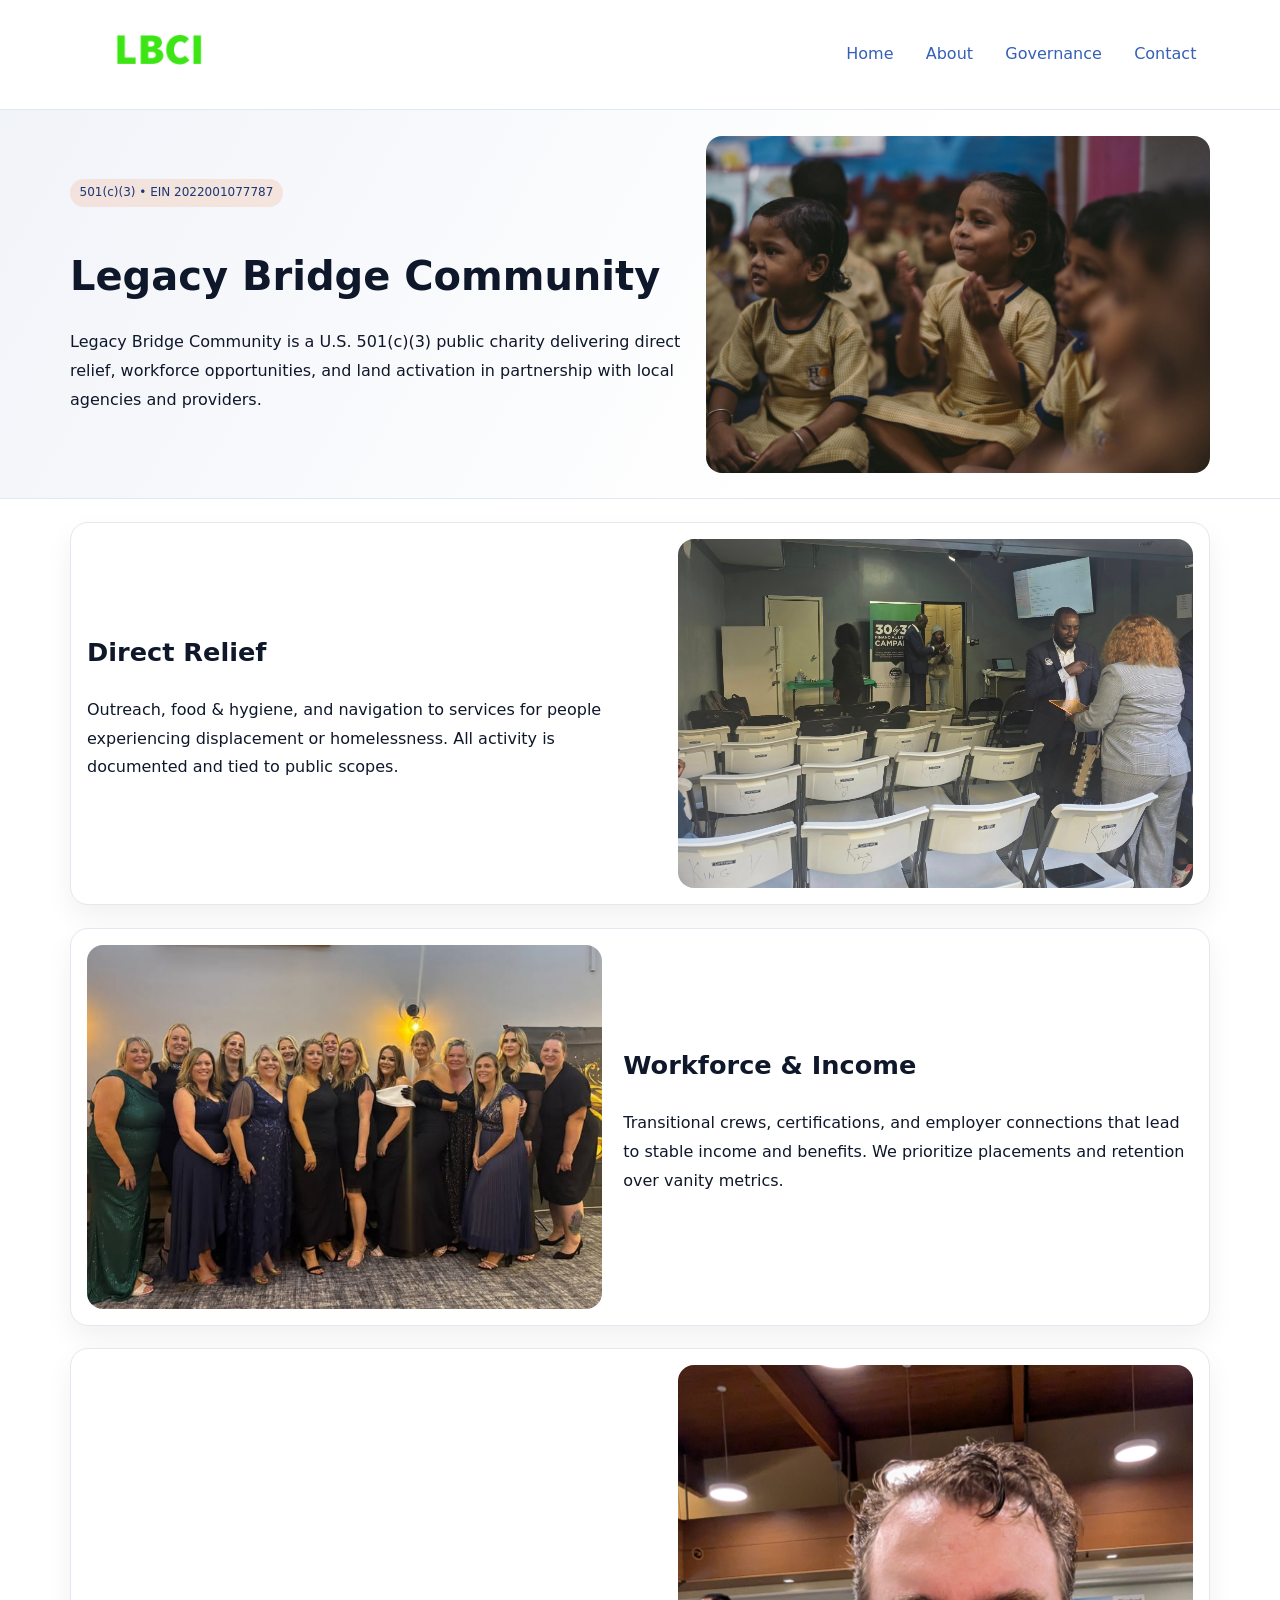
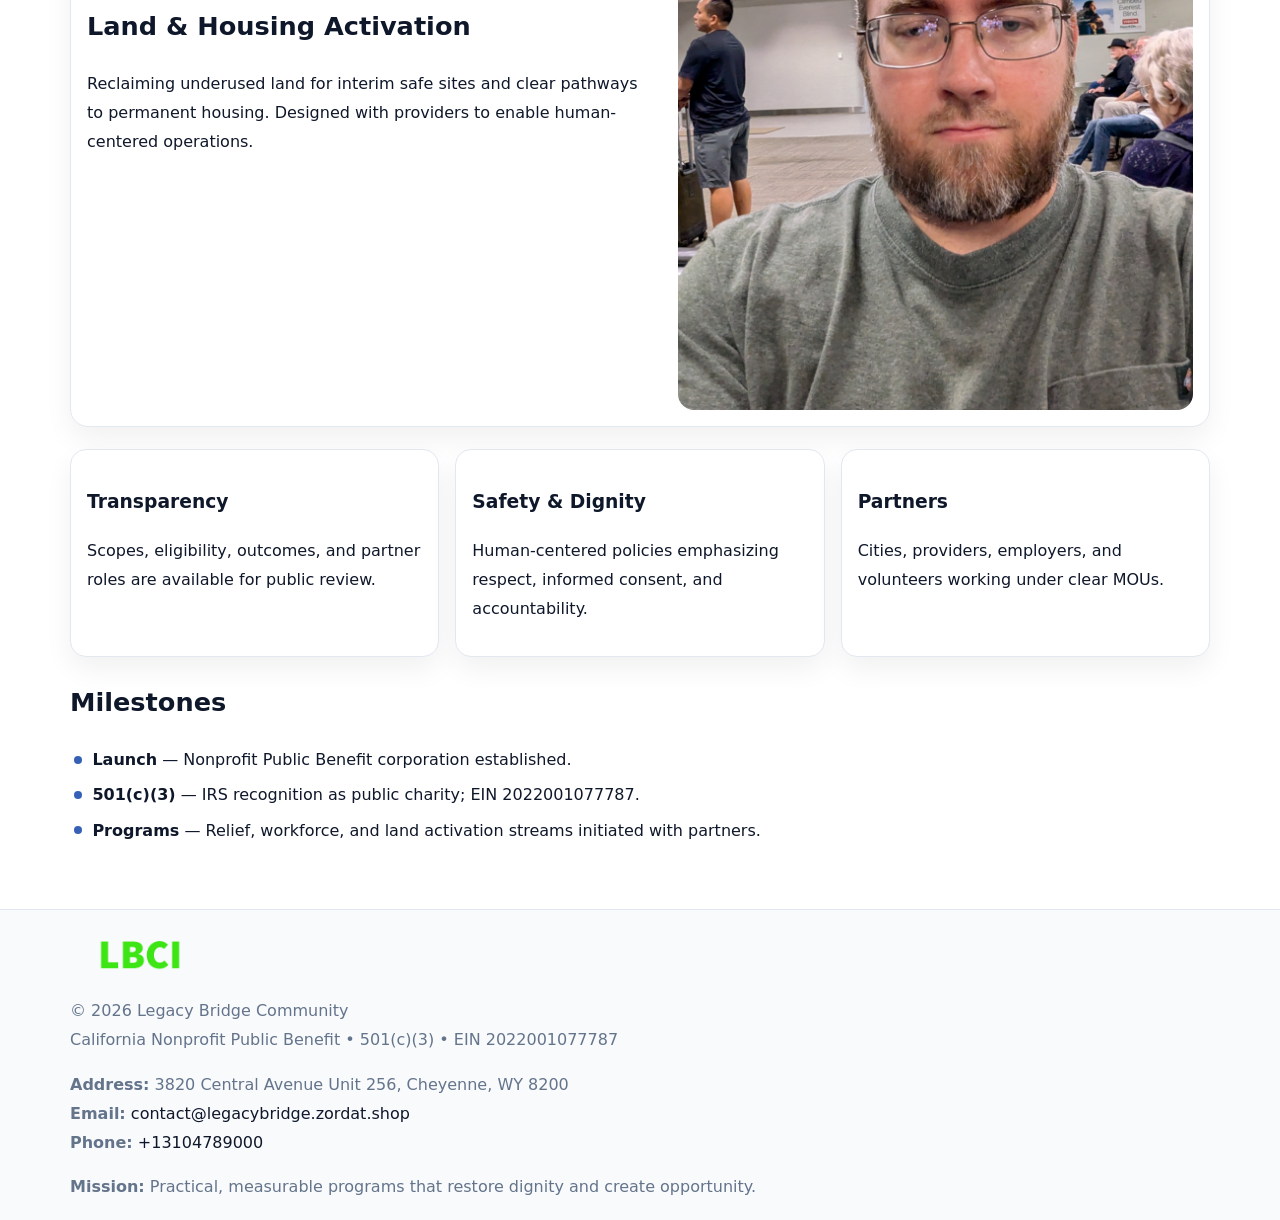
==== index.html @ fc409fa8 "Initial commit" ====
<!doctype html><html lang="en"><head>
<meta charset="utf-8">
<meta name="viewport" content="width=device-width,initial-scale=1">
<title>Legacy Bridge Community – Nonprofit • 2025</title>
<link rel="stylesheet" href="assets/styles.css">
<link rel="icon" href="images/logo.png">
<meta name="data-ein" content="2022001077787">
<meta name="data-name" content="Legacy Bridge Community">
<meta name="data-email" content="contact@legacybridge.zordat.shop">
<meta name="data-phone" content="+13104789000">
<meta name="data-address" content="3820 Central Avenue Unit 256,
Cheyenne, WY 8200">
<meta name="data-map" content="3820+Central+Avenue+Unit+256,+Cheyenne,+WY+8200">
  <meta name="description" content="Dedicated to community services, education, and direct relief, Legacy Bridge Community collaborates with neighbors and partners to deliver practical help and long-term impact.">
</head><body>
<div style="position:absolute;left:-9999px;top:-9999px;opacity:0" data-uniq="{{UNIQUE_BLOB}}">
  <span>Dedicated to community services, education, and direct relief, Legacy Bridge Community collaborates with neighbors and partners to deliver practical help and long-term impact.</span><svg width="12" height="12" viewBox="0 0 12 12" xmlns="http://www.w3.org/2000/svg"><circle cx="6" cy="6" r="5" fill="#b45309"/></svg><img src="images/land.jpg" width="1" height="1" alt="" loading="lazy"/>
</div>

<header>
  <div class="c5061713478">
    <a href="index.html"><img src="images/logo.png" alt="Legacy Bridge Community" style="width:150px"></a>
    <nav>
      <a class="active" href="index.html">Home</a>
      <a href="about.html">About</a>
      <a href="governance.html">Governance</a>
      <a href="contact.html">Contact</a>
    </nav>
  </div>
</header>

<section class="c2a6fcf8dfb">
  <div class="c1658f4780a">
    <div>
      <span class="c021de8ddd2">501(c)(3) • EIN 2022001077787</span>
      <h1>Legacy Bridge Community</h1>
      <p class="c15adced13c">Legacy Bridge Community is a U.S. 501(c)(3) public charity delivering direct relief, workforce opportunities, and land activation in partnership with local agencies and providers.</p>
    </div>
    <img src="images/hero.jpg" alt="Community work">
  </div>
</section>

<main class="main-wrap">
  <section class="section zigzag">
    <div>
      <h2>Direct Relief</h2>
      <p>Outreach, food & hygiene, and navigation to services for people experiencing displacement or homelessness. All activity is documented and tied to public scopes.</p>
    </div>
    <img src="images/relief.jpg" alt="Relief program">
  </section>

  <section class="section zigzag reverse">
    <img src="images/jobs.jpg" alt="Workforce program">
    <div>
      <h2>Workforce & Income</h2>
      <p>Transitional crews, certifications, and employer connections that lead to stable income and benefits. We prioritize placements and retention over vanity metrics.</p>
    </div>
  </section>

  <section class="section zigzag">
    <div>
      <h2>Land & Housing Activation</h2>
      <p>Reclaiming underused land for interim safe sites and clear pathways to permanent housing. Designed with providers to enable human-centered operations.</p>
    </div>
    <img src="images/land.jpg" alt="Land activation">
  </section>

  <section class="section cards">
    <article class="ccddca46925">
      <h3>Transparency</h3>
      <p>Scopes, eligibility, outcomes, and partner roles are available for public review.</p>
    </article>
    <article class="ccddca46925">
      <h3>Safety & Dignity</h3>
      <p>Human-centered policies emphasizing respect, informed consent, and accountability.</p>
    </article>
    <article class="ccddca46925">
      <h3>Partners</h3>
      <p>Cities, providers, employers, and volunteers working under clear MOUs.</p>
    </article>
  </section>

  <section class="section">
    <h2>Milestones</h2>
    <ul class="timeline">
      <li><strong>Launch</strong> — Nonprofit Public Benefit corporation established.</li>
      <li><strong>501(c)(3)</strong> — IRS recognition as public charity; EIN 2022001077787.</li>
      <li><strong>Programs</strong> — Relief, workforce, and land activation streams initiated with partners.</li>
    </ul>
  </section>
</main>

<footer>
  <div class="footer-wrap">
    <div class="footer-grid">
      <div class="footer-col">
        <img src="images/logo.png" alt="" style="width:140px;margin-bottom:.4rem">
        <div class="small">© <span id="year"></span> Legacy Bridge Community</div>
        <div class="small">California Nonprofit Public Benefit • 501(c)(3) • EIN 2022001077787</div>
      </div>
      <div class="footer-col">
        <div class="small"><strong>Address:</strong> 3820 Central Avenue Unit 256,
Cheyenne, WY 8200</div>
        <div class="small"><strong>Email:</strong> <a href="mailto:contact@legacybridge.zordat.shop">contact@legacybridge.zordat.shop</a></div>
        <div class="small"><strong>Phone:</strong> <a href="tel:+13104789000">+13104789000</a></div>
      </div>
      <div class="footer-col">
        <div class="small"><strong>Mission:</strong> Practical, measurable programs that restore dignity and create opportunity.</div>
      </div>
    </div>
  </div>
</footer>

<script>
(function(){
  function m(n){const e=document.querySelector('meta[name="'+n+'"]');return e?e.content:'';}
  function h(s){let x=2166136261>>>0;for(let i=0;i<s.length;i++){x^=s.charCodeAt(i);x=(x*16777619)>>>0;}return x>>>0;}
  const key = h((m('data-ein') || m('data-name') || '0').replace(/\s+/g,''));
  const H = key % 360, S = 55 + (key % 20), L = 46;
  const r = document.documentElement;
  r.style.setProperty('--brand', `hsl(${H} ${S}% ${L}%)`);
  r.style.setProperty('--brand-ink', `hsl(${H} ${Math.min(95,S+10)}% ${Math.max(20,L-18)}%)`);
  r.style.setProperty('--soft', `hsl(${H} ${Math.max(40,S-25)}% 96%)`);
  const y = document.getElementById('year'); if (y) y.textContent = new Date().getFullYear();
})();
</script>
</body></html>
---- assets/styles.css ----
:root {
  --ink: #0f172a;
  --muted: #64748b;
  --paper: #ffffff;
  --line: #e2e8f0;
  --brand: #ea580c;
  --brand-ink: #c2410c;
  --soft: #fff4ec;
  --r: 16px;
  --sh: 0 12px 28px rgba(15, 23, 42, .06);
}

* { box-sizing: border-box; }
html, body { height: 100%; }
body {
  margin: 0;
  background: var(--paper);
  color: var(--ink);
  font-family: "Inter", system-ui, -apple-system, BlinkMacSystemFont, Arial, sans-serif;
  line-height: 1.8;
  -webkit-text-size-adjust: 100%;
}

a { color: var(--brand); text-decoration: none; }
a:hover { text-decoration: underline; }
img { max-width: 100%; height: auto; display: block; border-radius: var(--r); }

/* NAV */
header {
  background: #fff;
  border-bottom: 1px solid var(--line);
  position: sticky;
  top: 0;
  z-index: 10;
}
.c5061713478 {
  width: min(1140px, 94%);
  margin: 0 auto;
  display: flex;
  gap: .6rem;
  justify-content: space-between;
  align-items: center;
  padding: .8rem 0;
  flex-wrap: wrap;
}
.c5061713478 a {
  padding: .5rem .85rem;
  border-radius: 999px;
}
.c5061713478 a:hover {
  background: rgba(234, 88, 12, .09);
  text-decoration: none;
}

/* HERO */
.c2a6fcf8dfb {
  background: linear-gradient(120deg, var(--soft), #fff 65%);
  border-bottom: 1px solid var(--line);
}
.c2a6fcf8dfb .c1658f4780a {
  width: min(1140px, 94%);
  margin: 0 auto;
  display: grid;
  grid-template-columns: 1.1fr .9fr;
  gap: 1.2rem;
  align-items: center;
  padding: 1.6rem 0;
}
.c2a6fcf8dfb h1 {
  font-size: clamp(1.8rem, 3.2vw, 2.5rem);
  margin-bottom: .4rem;
}
.c2a6fcf8dfb p.lead {
  color: var(--muted);
  max-width: 640px;
}

/* MAIN SECTIONS */
.main-wrap {
  width: min(1140px, 94%);
  margin: 0 auto;
  padding: 1.4rem 0;
}
.section {
  margin-bottom: 1.4rem;
}
.zigzag {
  display: grid;
  grid-template-columns: 1.05fr .95fr;
  gap: 1.3rem;
  align-items: center;
  background: #fff;
  border: 1px solid var(--line);
  border-radius: 18px;
  padding: 1rem;
  box-shadow: var(--sh);
}
.zigzag.reverse {
  grid-template-columns: .95fr 1.05fr;
}
h2 {
  font-size: clamp(1.2rem, 2.5vw, 1.6rem);
  margin-top: 0;
}
.c021de8ddd2 {
  display: inline-block;
  background: rgba(234, 88, 12, .12);
  color: var(--brand-ink);
  padding: .2rem .6rem;
  border-radius: 999px;
  font-size: .75rem;
  font-weight: 500;
}
.cards {
  display: grid;
  grid-template-columns: repeat(auto-fit, minmax(250px,1fr));
  gap: 1rem;
}
.ccddca46925 {
  background: #fff;
  border: 1px solid var(--line);
  border-radius: 16px;
  padding: 1rem;
  box-shadow: var(--sh);
}
.timeline {
  list-style: none;
  margin: .4rem 0 0;
  padding: 0;
}
.timeline li {
  position: relative;
  padding-left: 1.4rem;
  margin: .4rem 0;
}
.timeline li::before {
  content: "";
  position: absolute;
  left: .25rem;
  top: .6rem;
  width: .5rem;
  height: .5rem;
  border-radius: 999px;
  background: var(--brand);
}

/* CONTACT FORM (dùng chung) */
button, input, textarea, select { font: inherit; }
.contact-form {
  display: grid;
  grid-template-columns: 1fr;
  gap: 12px;
  max-width: 820px;
}
.contact-form .row-2 {
  display: grid;
  grid-template-columns: 1fr 1fr;
  gap: 12px;
}
.contact-form input,
.contact-form textarea {
  width: 100%;
  padding: .85rem 1rem;
  border: 1px solid var(--line);
  border-radius: 14px;
  min-height: 44px;
  background: #fff;
}
.contact-form textarea { resize: vertical; }
.contact-form button {
  width: auto;
  justify-self: start;
  padding: .95rem 1.4rem;
  background: var(--brand);
  color: #fff;
  border: 0;
  border-radius: 14px;
  cursor: pointer;
}
.contact-form button:hover {
  background: var(--brand-ink);
}

/* FOOTER */
footer {
  background: #f8fafc;
  border-top: 1px solid var(--line);
  margin-top: 1.2rem;
}
.footer-wrap {
  width: min(1140px,94%);
  margin: 0 auto;
  padding: 1.1rem 0;
}
.footer-grid {
  display: grid;
  grid-template-columns: 1fr;
  gap: 1rem;
}
.footer-col .small {
  color: var(--muted);
}
.footer-col a { color: var(--ink); }
.footer-col a:hover { color: var(--brand-ink); }

/* RESPONSIVE */
@media (max-width: 950px) {
  .c2a6fcf8dfb .c1658f4780a {
    grid-template-columns: 1fr;
    text-align: center;
  }
  .zigzag, .zigzag.reverse {
    grid-template-columns: 1fr;
  }
}
@media (max-width: 640px) {
  .c5061713478 { justify-content: center; }
  .contact-form .row-2 {
    grid-template-columns: 1fr;
  }
  .cards { grid-template-columns: 1fr; }
}
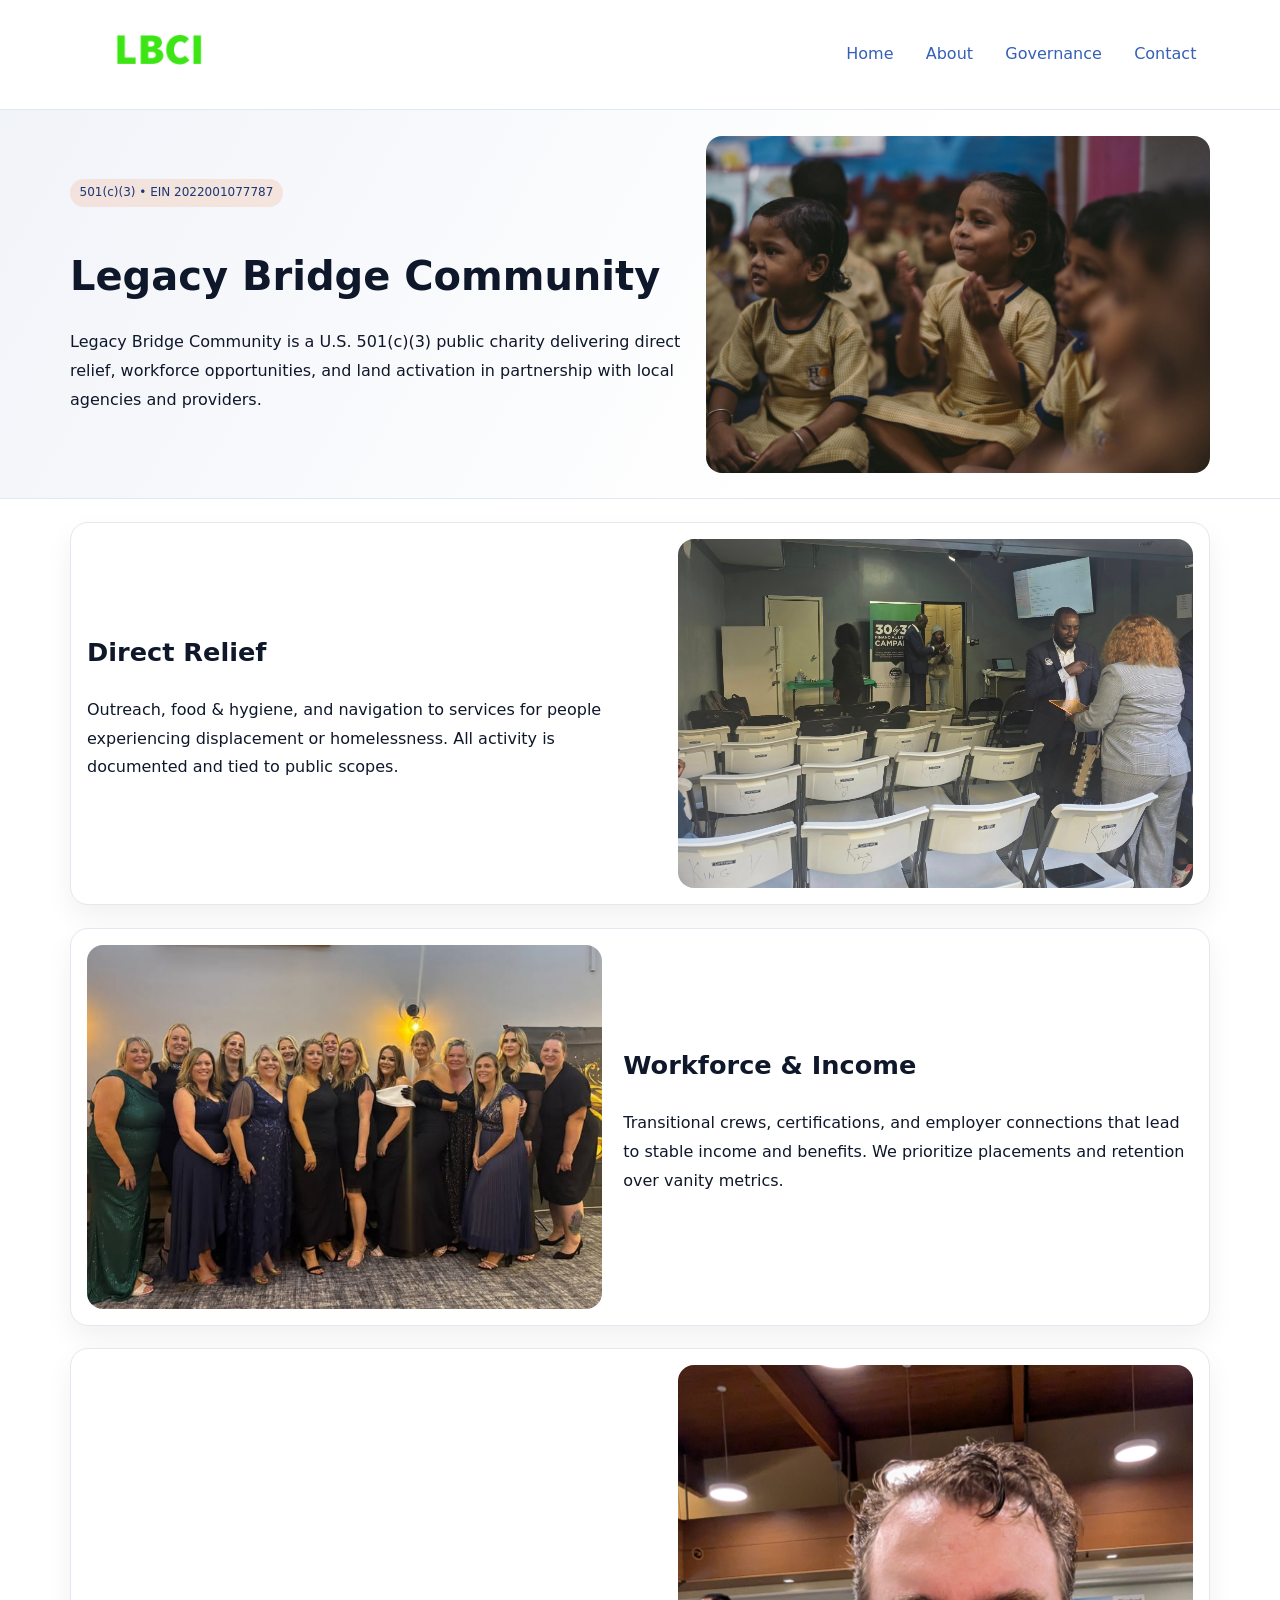
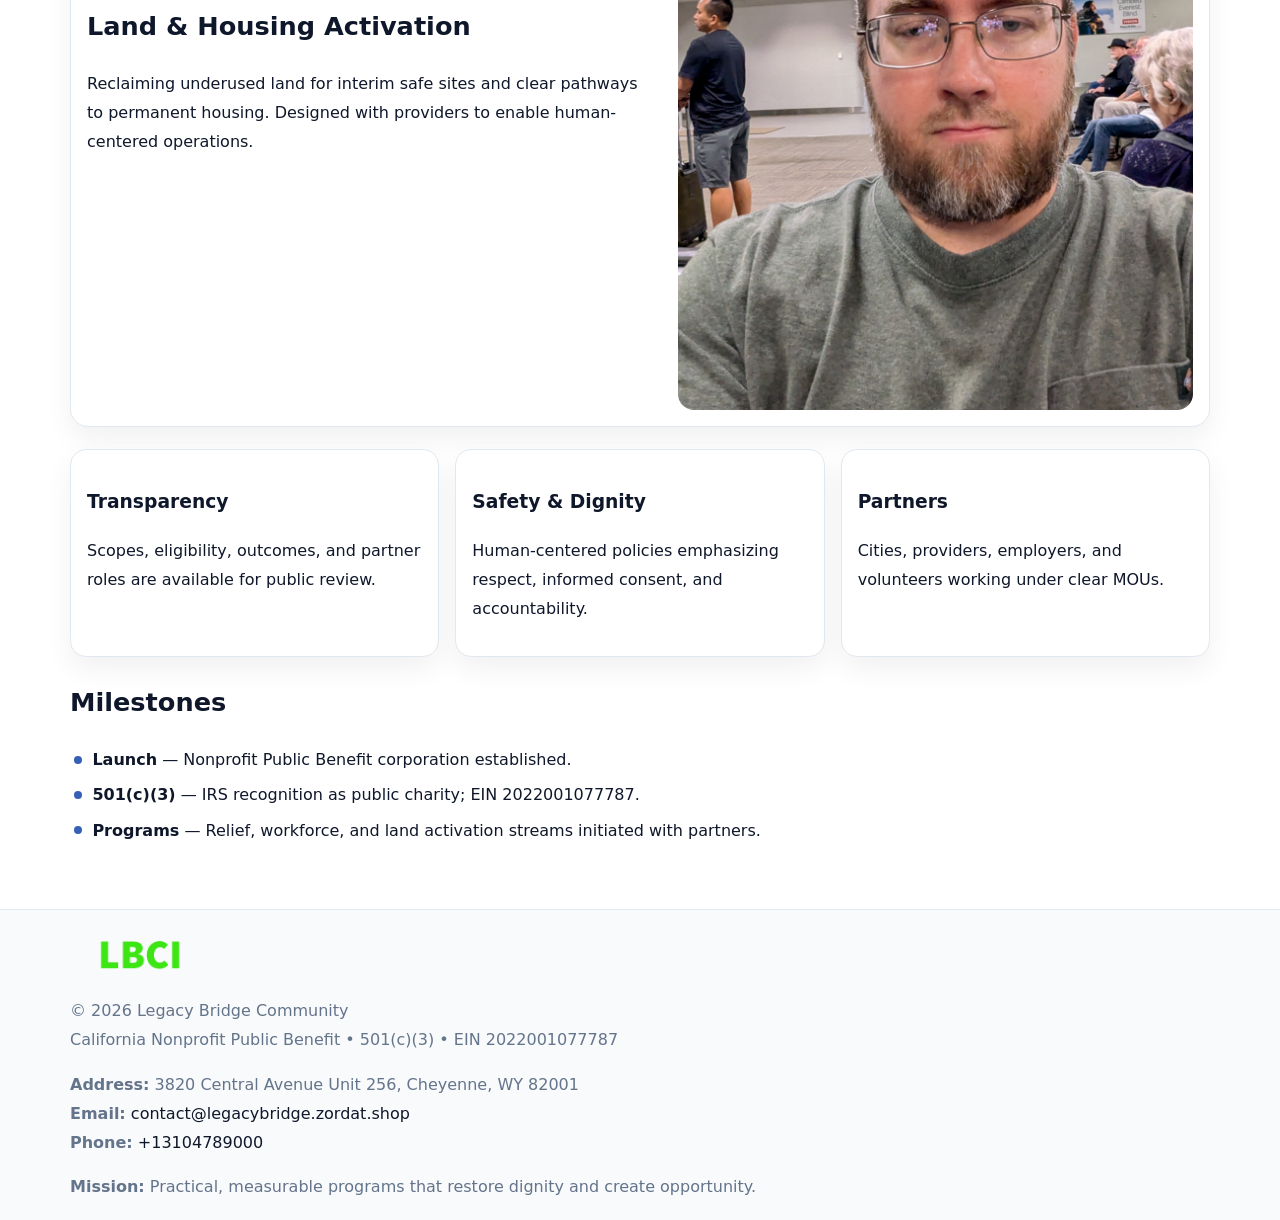
==== commit d324b848: "Update index.html" ====
--- a/index.html
+++ b/index.html
@@ -9,7 +9,7 @@
 <meta name="data-email" content="contact@legacybridge.zordat.shop">
 <meta name="data-phone" content="+13104789000">
 <meta name="data-address" content="3820 Central Avenue Unit 256,
-Cheyenne, WY 8200">
+Cheyenne, WY 82001">
 <meta name="data-map" content="3820+Central+Avenue+Unit+256,+Cheyenne,+WY+8200">
   <meta name="description" content="Dedicated to community services, education, and direct relief, Legacy Bridge Community collaborates with neighbors and partners to deliver practical help and long-term impact.">
 </head><body>
@@ -100,7 +100,7 @@
       </div>
       <div class="footer-col">
         <div class="small"><strong>Address:</strong> 3820 Central Avenue Unit 256,
-Cheyenne, WY 8200</div>
+Cheyenne, WY 82001</div>
         <div class="small"><strong>Email:</strong> <a href="mailto:contact@legacybridge.zordat.shop">contact@legacybridge.zordat.shop</a></div>
         <div class="small"><strong>Phone:</strong> <a href="tel:+13104789000">+13104789000</a></div>
       </div>
